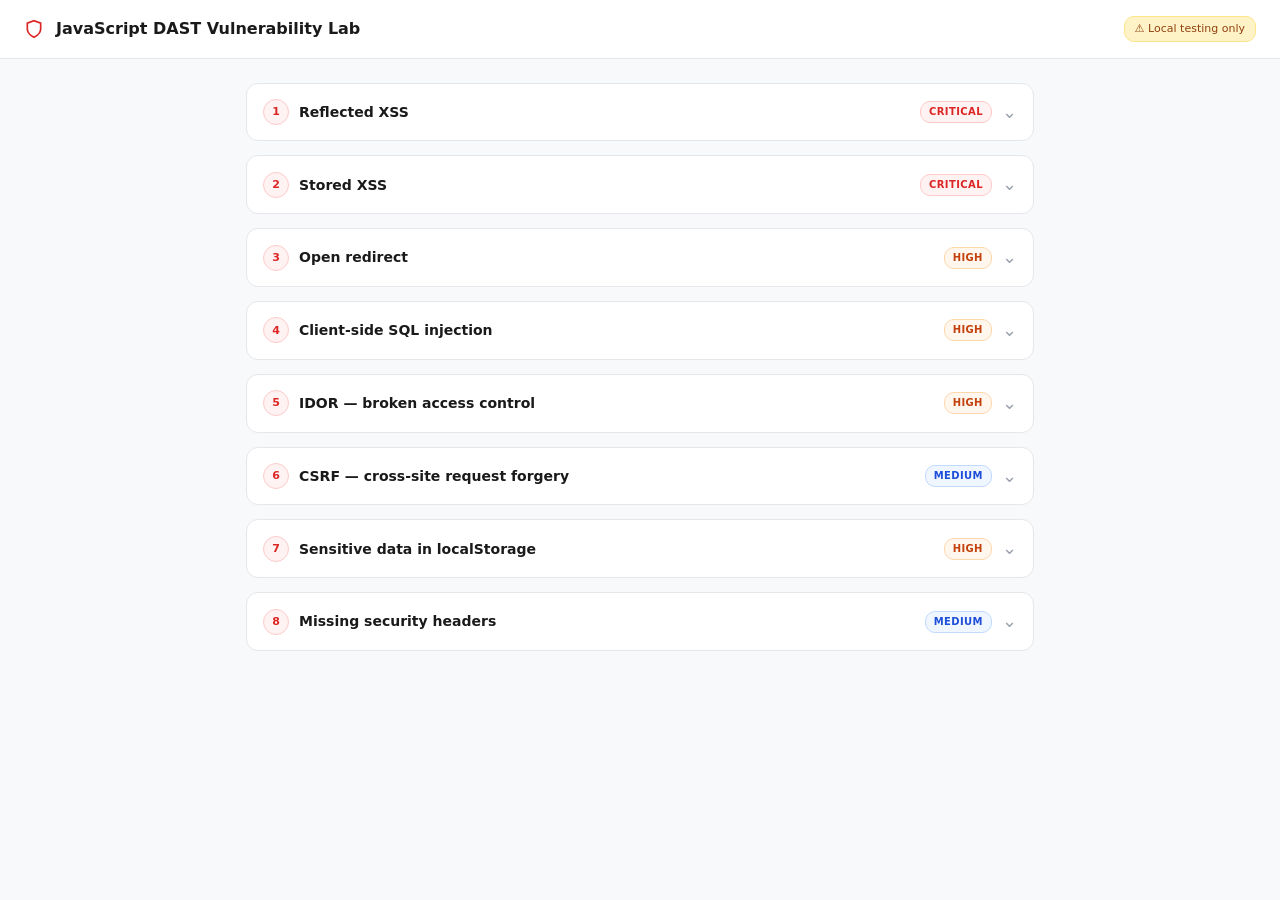
==== index.html @ 15a3def7 "Add DAST vulnerability lab" ====
<!DOCTYPE html>
<html lang="en">
<head>
<meta charset="UTF-8">
<meta name="viewport" content="width=device-width, initial-scale=1.0">
<title>JavaScript DAST Vulnerability Lab</title>
<style>
*{box-sizing:border-box;margin:0;padding:0}
body{font-family:'Segoe UI',system-ui,sans-serif;font-size:14px;line-height:1.6;background:#f8f9fa;color:#1a1a1a}
.topbar{background:#fff;border-bottom:1px solid #e5e7eb;padding:16px 24px;display:flex;align-items:center;gap:12px;position:sticky;top:0;z-index:10}
.topbar h1{font-size:16px;font-weight:600;flex:1}
.warn-pill{font-size:11px;padding:3px 10px;border-radius:10px;background:#fef3c7;color:#92400e;border:1px solid #fde68a}
.container{max-width:820px;margin:24px auto;padding:0 16px}
.vuln-card{background:#fff;border:1px solid #e5e7eb;border-radius:12px;margin-bottom:14px;overflow:hidden}
.vuln-head{display:flex;align-items:center;gap:10px;padding:14px 16px;cursor:pointer;user-select:none}
.vuln-head:hover{background:#f9fafb}
.vnum{width:26px;height:26px;border-radius:50%;background:#fef2f2;color:#dc2626;border:1px solid #fecaca;display:flex;align-items:center;justify-content:center;font-size:11px;font-weight:700;flex-shrink:0}
.vtitle{font-size:14px;font-weight:600;flex:1}
.vsev{font-size:10px;padding:2px 8px;border-radius:10px;font-weight:700;letter-spacing:.04em}
.sev-c{background:#fef2f2;color:#dc2626;border:1px solid #fecaca}
.sev-h{background:#fff7ed;color:#c2410c;border:1px solid #fed7aa}
.sev-m{background:#eff6ff;color:#1d4ed8;border:1px solid #bfdbfe}
.chevron{font-size:18px;color:#9ca3af;transition:transform .2s;display:inline-block}
.chevron.open{transform:rotate(180deg)}
.vuln-body{padding:0 16px 16px;display:none}
.vuln-body.open{display:block}
.vdesc{font-size:13px;color:#6b7280;margin-bottom:14px;line-height:1.7}
.tabs{display:flex;gap:6px;margin-bottom:12px}
.tab{font-size:12px;padding:5px 14px;border-radius:6px;cursor:pointer;border:1px solid #d1d5db;background:#fff;color:#374151;font-weight:500}
.tab:hover{background:#f3f4f6}
.tab.active{background:#fef2f2;color:#dc2626;border-color:#fecaca}
.demo-area{background:#f9fafb;border:1px solid #e5e7eb;border-radius:8px;padding:14px}
.demo-area label{display:block;font-size:11px;color:#6b7280;margin-bottom:5px;font-weight:600;text-transform:uppercase;letter-spacing:.05em}
.demo-area input,.demo-area textarea{width:100%;padding:8px 10px;border:1px solid #d1d5db;border-radius:6px;font-size:13px;background:#fff;margin-bottom:8px;font-family:monospace;outline:none}
.demo-area input:focus,.demo-area textarea:focus{border-color:#6366f1}
.demo-area textarea{min-height:60px;resize:vertical}
.demo-area button{padding:6px 14px;border-radius:6px;border:1px solid #d1d5db;background:#fff;cursor:pointer;font-size:12px;font-weight:600;margin-right:6px}
.demo-area button:hover{background:#f3f4f6}
.demo-area button.danger{background:#dc2626;color:#fff;border-color:#dc2626}
.demo-area button.danger:hover{background:#b91c1c}
.hint{font-size:11px;color:#9ca3af;margin-top:8px}
.hint code{font-family:monospace;font-size:11px;background:#f3f4f6;padding:1px 5px;border-radius:4px;color:#dc2626}
.output{font-family:monospace;font-size:12px;background:#111827;color:#a5f3fc;border:1px solid #374151;border-radius:6px;padding:10px;margin-top:10px;min-height:38px;white-space:pre-wrap;word-break:break-all}
.rem{background:#f0fdf4;border:1px solid #bbf7d0;border-radius:8px;padding:16px}
.rem-head{font-size:11px;font-weight:700;color:#15803d;text-transform:uppercase;letter-spacing:.06em;margin-bottom:10px}
.rem h4{font-size:13px;font-weight:600;color:#166534;margin-bottom:8px}
.rem p,.rem li{font-size:12px;color:#374151;line-height:1.7;margin-bottom:4px}
.rem ul{padding-left:16px;margin-bottom:8px}
.rem pre{background:#111827;color:#86efac;border:1px solid #166534;border-radius:6px;padding:12px;font-family:monospace;font-size:11px;overflow-x:auto;margin:8px 0;white-space:pre}
.comment-item{background:#fff;border:1px solid #e5e7eb;border-radius:6px;padding:8px 10px;margin:4px 0;font-size:12px}
</style>
</head>
<body>

<div class="topbar">
  <svg width="20" height="20" viewBox="0 0 24 24" fill="none" stroke="#dc2626" stroke-width="2"><path d="M12 22s8-4 8-10V5l-8-3-8 3v7c0 6 8 10 8 10z"/></svg>
  <h1>JavaScript DAST Vulnerability Lab</h1>
  <span class="warn-pill">⚠ Local testing only</span>
</div>

<div class="container" id="vulns"></div>

<script>
const USERS=[
  {id:1,username:'admin',email:'admin@corp.internal',role:'admin',password:'hunter2',balance:50000},
  {id:2,username:'bob',email:'bob@example.com',role:'user',password:'password1',balance:1200},
  {id:3,username:'alice',email:'alice@example.com',role:'user',password:'qwerty',balance:4800},
  {id:4,username:'carlos',email:'carlos@example.com',role:'user',password:'letmein',balance:300},
];
const SESSION_ID=3;
let comments=JSON.parse(localStorage.getItem('dast_comments')||'[]');

const VULNS=[
{id:1,title:'Reflected XSS',sev:'CRITICAL',sevc:'sev-c',
desc:"The search term is written directly into the DOM via innerHTML with no encoding. An attacker shares a crafted link — the victim's browser executes the payload in the app's origin, exposing cookies and local storage.",
demoHtml:`<label>Search query</label><input id="xss-r-in" type="text" placeholder="Try: &lt;img src=x onerror=alert('XSS!')&gt;"><button class="danger" onclick="runXSSR()">Search</button><div class="hint">Payload: <code>&lt;img src=x onerror=alert(document.cookie)&gt;</code></div><div class="output" id="xss-r-out">Results appear here…</div>`,
fix:`// VULNERABLE
document.getElementById('out').innerHTML = 'Results for: ' + userInput;

// FIXED — textContent never parses HTML
document.getElementById('out').textContent = 'Results for: ' + userInput;

// FIXED — when rich HTML is needed, sanitize first
import DOMPurify from 'dompurify';
el.innerHTML = DOMPurify.sanitize(userInput);`,
tips:['Set a strict Content-Security-Policy header as a second layer of defence.','Never build HTML by string concatenation — use DOM APIs or a framework with auto-escaping.','Encode all URL query parameters before reflecting them into the page.']
},
{id:2,title:'Stored XSS',sev:'CRITICAL',sevc:'sev-c',
desc:'Comments are persisted in localStorage and re-rendered with innerHTML on every page load. A script payload stored once runs for every user who visits — classic stored XSS applicable to any persistent store.',
demoHtml:`<label>Post a comment</label><textarea id="xss-s-in" placeholder="Try: &lt;img src=x onerror=alert('Stored XSS!')&gt;"></textarea><button class="danger" onclick="postComment()">Post</button><button onclick="clearComments()" style="margin-left:4px">Clear all</button><div id="comment-list" style="margin-top:8px"></div>`,
fix:`// VULNERABLE
commentList.innerHTML += \`<div>\${text}</div>\`;

// FIXED — create nodes, never inject raw markup
function renderComment(text) {
  const div = document.createElement('div');
  div.textContent = text;  // treated as text, never parsed as HTML
  commentList.appendChild(div);
}

// Sanitize before storing if HTML is genuinely needed
import DOMPurify from 'dompurify';
comments.push(DOMPurify.sanitize(input));`,
tips:['Sanitize on write AND on render — defense in depth.','Validate length and character set server-side.','CSP blocks inline script even if a payload slips through.']
},
{id:3,title:'Open redirect',sev:'HIGH',sevc:'sev-h',
desc:"After login the app navigates to a user-controlled ?next= parameter with no validation. Attackers craft links like /login?next=https://evil.com — the trusted domain in the original URL lowers the victim's guard.",
demoHtml:`<label>Redirect destination (?next= parameter)</label><input id="redir-in" type="text" value="https://evil-phish.example.com"><button class="danger" onclick="runRedirect()">Simulate login redirect</button><div class="hint">Real exploit: <code>https://yourapp.com/login?next=https://evil.com</code></div><div class="output" id="redir-out">—</div>`,
fix:`// VULNERABLE
location.href = new URLSearchParams(location.search).get('next');

// FIXED — same-origin relative paths only
function safeRedirect(next) {
  if (!next || !next.startsWith('/') || next.startsWith('//')) {
    next = '/dashboard';
  }
  location.href = next;
}

// FIXED — allowlist of trusted origins
const ALLOWED = new Set(['https://app.example.com']);
function safeRedirect(next) {
  try {
    const url = new URL(next, location.origin);
    if (!ALLOWED.has(url.origin)) throw new Error();
    location.href = url.href;
  } catch { location.href = '/dashboard'; }
}`,
tips:['Prefer relative paths over absolute URLs for post-login redirects.','Log and alert on blocked redirect attempts — a signal of active phishing.','Validate after each HTTP redirect hop, not just the initial value.']
},
{id:4,title:'Client-side SQL injection',sev:'HIGH',sevc:'sev-h',
desc:'User input is concatenated into a SQL string before being sent to the server or evaluated against a local DB (WebSQL, SQLite/WASM). Same root cause as server-side SQLi — string interpolation into a query.',
demoHtml:`<label>Username to look up</label><input id="sqli-in" type="text" value="alice" placeholder="Try: ' OR '1'='1"><button class="danger" onclick="runSQLi()">Query</button><div class="hint">Payload: <code>' OR '1'='1</code> dumps all rows</div><div class="output" id="sqli-out">—</div>`,
fix:`// VULNERABLE
const q = \`SELECT * FROM users WHERE username = '\${input}'\`;
db.exec(q);

// FIXED — parameterized query (sql.js / better-sqlite3)
const stmt = db.prepare('SELECT * FROM users WHERE username = ?');
const rows = stmt.all(input);

// For REST APIs — pass raw value; let the server parameterize
fetch(\`/api/users?username=\${encodeURIComponent(input)}\`);
// Server: db.query('SELECT * FROM users WHERE username = $1', [req.query.username])`,
tips:['Never expose raw query interfaces to client-side code.','Use an ORM (Prisma, Drizzle) that parameterizes by default.','Validate and allowlist input format before it reaches any query builder.']
},
{id:5,title:'IDOR — broken access control',sev:'HIGH',sevc:'sev-h',
desc:"The API returns any user's full record given their numeric ID — no check that the session matches the requested resource. Incrementing the ID enumerates all accounts including admin.",
demoHtml:`<label>Fetch user by ID (you are logged in as user #3)</label><input id="idor-in" type="number" value="3" min="1" max="4"><button class="danger" onclick="runIDOR()">Fetch profile</button><div class="hint">Change to <code>1</code> to read the admin account</div><div class="output" id="idor-out">—</div>`,
fix:`// VULNERABLE — any ID accepted, no auth check
fetch(\`/api/users/\${userId}\`);

// FIXED — server enforces ownership (Node/Express)
app.get('/api/users/:id', authenticate, (req, res) => {
  const id = Number(req.params.id);
  if (id !== req.session.userId && !req.session.isAdmin) {
    return res.status(403).json({ error: 'Forbidden' });
  }
  const { password, ...safe } = db.users.find(u => u.id === id);
  res.json(safe);  // password field never returned
});`,
tips:['Derive ownership from the authenticated session server-side — never trust a client-supplied ID alone.','Use opaque UUIDs instead of sequential integers to prevent enumeration.','Never return password hashes or internal fields in API responses.']
},
{id:6,title:'CSRF — cross-site request forgery',sev:'MEDIUM',sevc:'sev-m',
desc:"The transfer endpoint accepts POST requests authenticated only by cookie. An attacker's page triggers the same POST silently — the browser attaches the victim's session cookie automatically.",
demoHtml:`<label>Transfer amount</label><input id="csrf-amt" type="number" value="500"><label style="margin-top:8px;display:block">Destination account</label><input id="csrf-dest" type="text" value="ATTACKER-9999"><button class="danger" onclick="runCSRF()">Transfer (no CSRF token)</button><div class="hint">A cross-origin form can trigger this silently while you are logged in</div><div class="output" id="csrf-out">—</div>`,
fix:`// FIXED — include a CSRF token on every mutating request
const token = document.querySelector('meta[name="csrf-token"]').content;
fetch('/api/transfer', {
  method: 'POST',
  headers: {
    'Content-Type': 'application/json',
    'X-CSRF-Token': token  // server validates this
  },
  body: JSON.stringify({ amount, dest })
});

// Server sets cookie with SameSite to block cross-origin POSTs
res.cookie('session', val, {
  httpOnly: true,
  secure: true,
  sameSite: 'strict'
});`,
tips:['SameSite=Strict alone is a strong mitigation on modern browsers — pair it with CSRF tokens for defense in depth.','Verify the Origin/Referer header server-side for sensitive endpoints.','Require re-authentication for high-value actions like payments or password changes.']
},
{id:7,title:'Sensitive data in localStorage',sev:'HIGH',sevc:'sev-h',
desc:'Auth tokens and PII stored in localStorage are accessible to any JavaScript on the same origin — including XSS payloads. A single successful injection exfiltrates all stored secrets instantly.',
demoHtml:`<button class="danger" onclick="storeSecrets()">Store token + PII in localStorage</button><button onclick="readSecrets()" style="margin-left:4px">Read back</button><button onclick="clearSecrets()" style="margin-left:4px">Clear</button><div class="hint">Open DevTools → Application → Local Storage to inspect</div><div class="output" id="storage-out">—</div>`,
fix:`// VULNERABLE
localStorage.setItem('auth_token', jwt);
const t = localStorage.getItem('auth_token');
fetch('/api', { headers: { Authorization: \`Bearer \${t}\` } });

// FIXED — HttpOnly cookie: JS can never read the token
// Server:
res.cookie('auth', jwt, { httpOnly: true, secure: true, sameSite: 'strict' });
// Client:
fetch('/api', { credentials: 'include' }); // cookie sent automatically

// If token must stay client-side (PKCE flows):
// keep it in a JS variable / React state — never localStorage`,
tips:['Treat anything in localStorage as readable by an attacker who achieves XSS.','Never store passwords, credit cards, or SSNs in any browser storage.','Consider the BFF (Backend for Frontend) pattern: a server proxy holds the token in an HttpOnly cookie.']
},
{id:8,title:'Missing security headers',sev:'MEDIUM',sevc:'sev-m',
desc:'This page is served without CSP, X-Frame-Options, X-Content-Type-Options, or HSTS. DAST scanners flag their absence because each missing header widens the attack surface for XSS, clickjacking, and MIME-sniffing.',
demoHtml:`<button class="danger" onclick="checkHeaders()">Scan response headers (simulated)</button><div class="output" id="headers-out">—</div>`,
fix:`// Node/Express — use helmet (wraps all of these)
import helmet from 'helmet';
app.use(helmet());

// Or set manually:
app.use((req, res, next) => {
  res.setHeader('Content-Security-Policy',
    "default-src 'self'; script-src 'self'");
  res.setHeader('X-Frame-Options', 'DENY');
  res.setHeader('X-Content-Type-Options', 'nosniff');
  res.setHeader('Referrer-Policy', 'no-referrer');
  res.setHeader('Permissions-Policy', 'camera=(), microphone=()');
  res.setHeader('Strict-Transport-Security',
    'max-age=31536000; includeSubDomains');
  next();
});`,
tips:['Use https://securityheaders.com to audit your live site.','Start with CSP in report-only mode, then enforce once you have reviewed the reports.','Nginx: use add_header directives in the server{} block with the "always" flag.']
}
];

function esc(s){return String(s).replace(/&/g,'&amp;').replace(/</g,'&lt;').replace(/>/g,'&gt;')}

function buildLab(){
  const c=document.getElementById('vulns');
  VULNS.forEach(v=>{
    const d=document.createElement('div');
    d.className='vuln-card';
    d.innerHTML=`<div class="vuln-head" onclick="toggle(${v.id})">
  <div class="vnum">${v.id}</div>
  <div class="vtitle">${v.title}</div>
  <span class="vsev ${v.sevc}">${v.sev}</span>
  <span class="chevron" id="chev-${v.id}">&#8964;</span>
</div>
<div class="vuln-body" id="body-${v.id}">
  <p class="vdesc">${v.desc}</p>
  <div class="tabs">
    <button class="tab active" onclick="showTab(${v.id},'demo',this)">Live demo</button>
    <button class="tab" onclick="showTab(${v.id},'fix',this)">Remediation</button>
  </div>
  <div id="demo-${v.id}" class="demo-area">${v.demoHtml}</div>
  <div id="fix-${v.id}" class="rem" style="display:none">
    <div class="rem-head">✅ Remediation</div>
    <h4>Secure code</h4>
    <pre>${esc(v.fix)}</pre>
    <ul>${v.tips.map(t=>`<li>${t}</li>`).join('')}</ul>
  </div>
</div>`;
    c.appendChild(d);
  });
  renderComments();
}

function toggle(id){
  const b=document.getElementById('body-'+id);
  const ch=document.getElementById('chev-'+id);
  const open=b.classList.toggle('open');
  ch.classList.toggle('open',open);
}
function showTab(id,tab,btn){
  document.getElementById('demo-'+id).style.display=tab==='demo'?'':'none';
  document.getElementById('fix-'+id).style.display=tab==='fix'?'':'none';
  btn.closest('.tabs').querySelectorAll('.tab').forEach(b=>b.classList.remove('active'));
  btn.classList.add('active');
}
function runXSSR(){const q=document.getElementById('xss-r-in').value;document.getElementById('xss-r-out').innerHTML='Results for: <b>'+q+'</b>';}
function postComment(){const t=document.getElementById('xss-s-in').value.trim();if(!t)return;comments.push(t);localStorage.setItem('dast_comments',JSON.stringify(comments));document.getElementById('xss-s-in').value='';renderComments();}
function renderComments(){const l=document.getElementById('comment-list');if(!l)return;l.innerHTML='';if(!comments.length){l.innerHTML='<div style="font-size:12px;color:#9ca3af;margin-top:6px">No comments yet.</div>';return;}comments.forEach(c=>{l.innerHTML+=`<div class="comment-item">${c}</div>`;});}
function clearComments(){comments=[];localStorage.removeItem('dast_comments');renderComments();}
function runRedirect(){const d=document.getElementById('redir-in').value;document.getElementById('redir-out').textContent='[Simulated] window.location.href = "'+d+'"\nIn a real browser this navigates to the attacker-controlled URL.';}
function runSQLi(){const i=document.getElementById('sqli-in').value;const q=`SELECT * FROM users WHERE username = '${i}'`;let o='Query sent:\n  '+q+'\n\n';let rows;if(/'\s*OR\s*'?1'?\s*=\s*'?1|OR\s+1=1/i.test(i)){rows=USERS;o+='[SQLi bypass] All '+USERS.length+' rows returned:\n';}else if(/drop|delete|truncate/i.test(i)){document.getElementById('sqli-out').textContent=o+'[Destructive payload detected]';return;}else{rows=USERS.filter(u=>u.username===i);if(!rows.length){document.getElementById('sqli-out').textContent=o+'No rows found.';return;}}rows.forEach(u=>{o+=JSON.stringify({id:u.id,username:u.username,email:u.email,password:u.password,balance:u.balance})+'\n';});document.getElementById('sqli-out').textContent=o;}
function runIDOR(){const id=parseInt(document.getElementById('idor-in').value);const u=USERS.find(x=>x.id===id);const o=document.getElementById('idor-out');if(!u){o.textContent='User not found.';return;}o.textContent=(id!==SESSION_ID?'[Accessing another user — no auth check!]\n':'[Your own profile]\n')+JSON.stringify({id:u.id,username:u.username,email:u.email,role:u.role,password:u.password,balance:u.balance},null,2);}
function runCSRF(){const a=document.getElementById('csrf-amt').value;const d=document.getElementById('csrf-dest').value;document.getElementById('csrf-out').textContent='POST /api/transfer  (no X-CSRF-Token header)\n'+JSON.stringify({amount:a,destination:d},null,2)+'\n\n[200 OK] Transfer accepted — a cross-site form could do this silently.';}
function storeSecrets(){localStorage.setItem('auth_token','eyJhbGciOiJIUzI1NiJ9.eyJ1c2VySWQiOjN9.fakeSignature');localStorage.setItem('user_pii',JSON.stringify({name:'Alice Smith',ssn:'555-01-2345',dob:'1990-06-15'}));localStorage.setItem('credit_card','4111-1111-1111-1111');readSecrets();}
function readSecrets(){const keys=['auth_token','user_pii','credit_card'];const found=keys.filter(k=>localStorage.getItem(k));const o=document.getElementById('storage-out');if(!found.length){o.textContent='Nothing stored yet.';return;}o.textContent='localStorage (readable by any JS on this origin):\n\n'+found.map(k=>k+':\n  '+localStorage.getItem(k)).join('\n\n');}
function clearSecrets(){['auth_token','user_pii','credit_card'].forEach(k=>localStorage.removeItem(k));document.getElementById('storage-out').textContent='Cleared.';}
function checkHeaders(){const m=['Content-Security-Policy','X-Frame-Options','X-Content-Type-Options','Strict-Transport-Security','Referrer-Policy','Permissions-Policy'];const p=['Content-Type: text/html; charset=UTF-8','Cache-Control: no-store'];document.getElementById('headers-out').textContent='PRESENT:\n'+p.map(h=>'  '+h).join('\n')+'\n\nMISSING (DAST will flag these):\n'+m.map(h=>'  ✗ '+h).join('\n');}

buildLab();
</script>
</body>
</html>
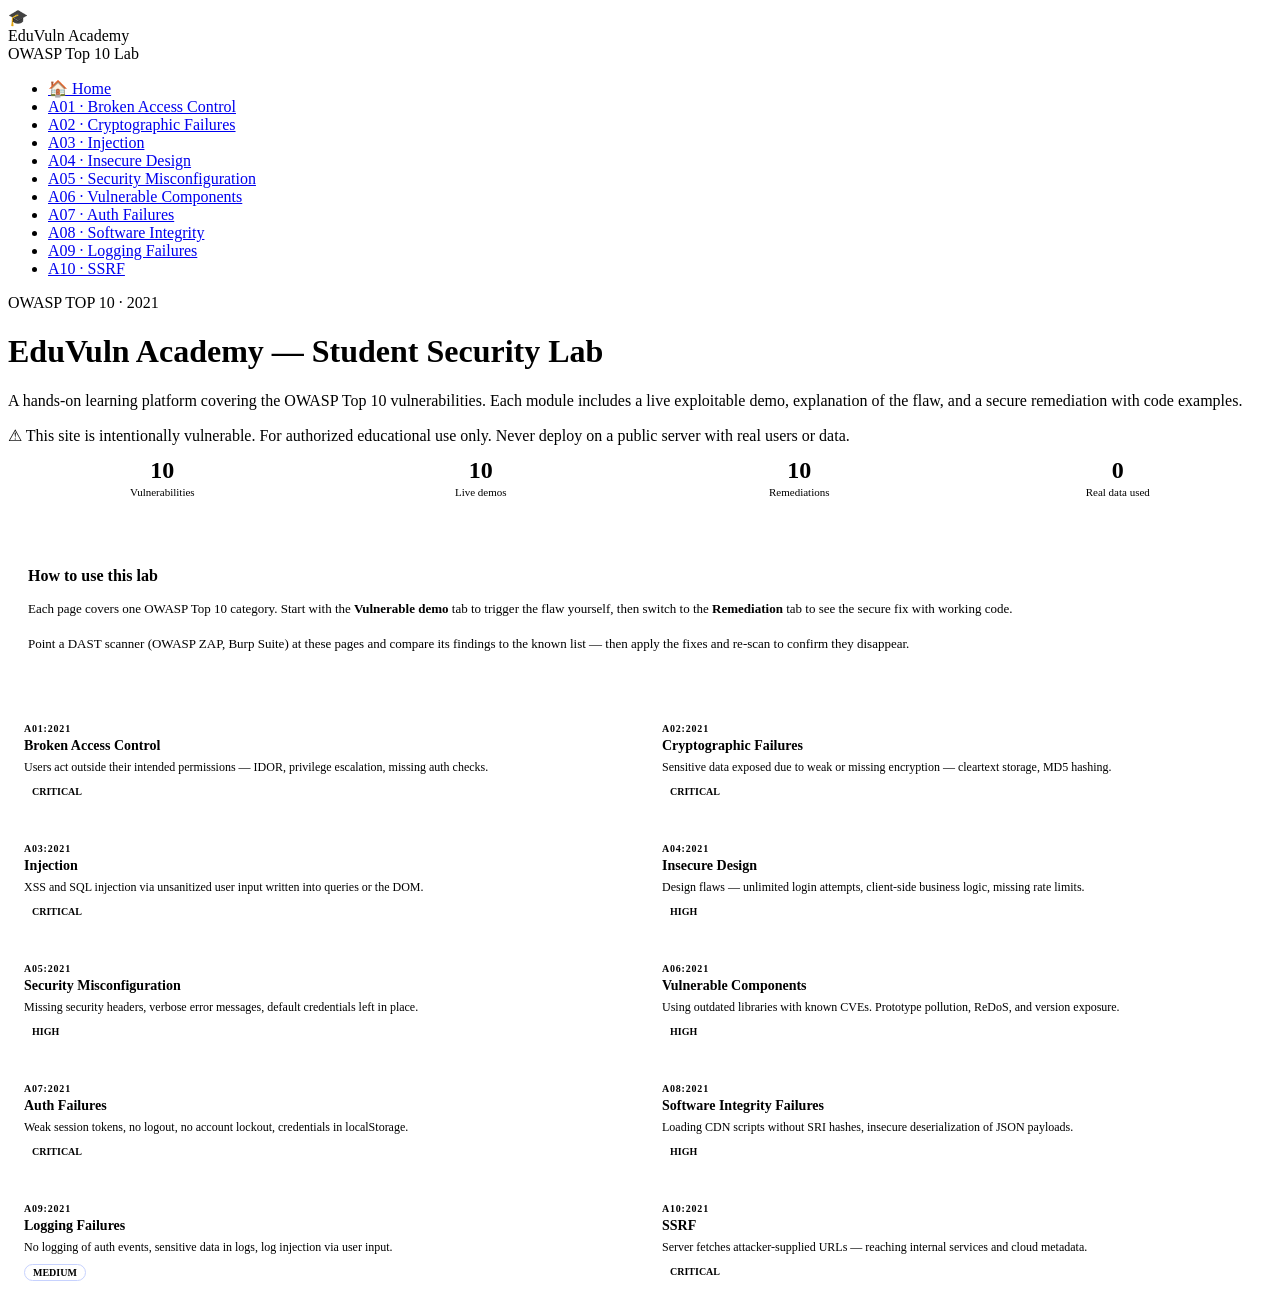
==== commit 5b519b88: "Update index.html" ====
--- a/index.html
+++ b/index.html
@@ -1,287 +1,68 @@
-<!DOCTYPE html>
-<html lang="en">
-<head>
-<meta charset="UTF-8">
-<meta name="viewport" content="width=device-width, initial-scale=1.0">
-<title>JavaScript DAST Vulnerability Lab</title>
+<!DOCTYPE html><html lang="en"><head><meta charset="UTF-8"><title>EduVuln Academy — OWASP Top 10 Lab</title>
+<link rel="stylesheet" href="shared.css">
 <style>
-*{box-sizing:border-box;margin:0;padding:0}
-body{font-family:'Segoe UI',system-ui,sans-serif;font-size:14px;line-height:1.6;background:#f8f9fa;color:#1a1a1a}
-.topbar{background:#fff;border-bottom:1px solid #e5e7eb;padding:16px 24px;display:flex;align-items:center;gap:12px;position:sticky;top:0;z-index:10}
-.topbar h1{font-size:16px;font-weight:600;flex:1}
-.warn-pill{font-size:11px;padding:3px 10px;border-radius:10px;background:#fef3c7;color:#92400e;border:1px solid #fde68a}
-.container{max-width:820px;margin:24px auto;padding:0 16px}
-.vuln-card{background:#fff;border:1px solid #e5e7eb;border-radius:12px;margin-bottom:14px;overflow:hidden}
-.vuln-head{display:flex;align-items:center;gap:10px;padding:14px 16px;cursor:pointer;user-select:none}
-.vuln-head:hover{background:#f9fafb}
-.vnum{width:26px;height:26px;border-radius:50%;background:#fef2f2;color:#dc2626;border:1px solid #fecaca;display:flex;align-items:center;justify-content:center;font-size:11px;font-weight:700;flex-shrink:0}
-.vtitle{font-size:14px;font-weight:600;flex:1}
-.vsev{font-size:10px;padding:2px 8px;border-radius:10px;font-weight:700;letter-spacing:.04em}
-.sev-c{background:#fef2f2;color:#dc2626;border:1px solid #fecaca}
-.sev-h{background:#fff7ed;color:#c2410c;border:1px solid #fed7aa}
-.sev-m{background:#eff6ff;color:#1d4ed8;border:1px solid #bfdbfe}
-.chevron{font-size:18px;color:#9ca3af;transition:transform .2s;display:inline-block}
-.chevron.open{transform:rotate(180deg)}
-.vuln-body{padding:0 16px 16px;display:none}
-.vuln-body.open{display:block}
-.vdesc{font-size:13px;color:#6b7280;margin-bottom:14px;line-height:1.7}
-.tabs{display:flex;gap:6px;margin-bottom:12px}
-.tab{font-size:12px;padding:5px 14px;border-radius:6px;cursor:pointer;border:1px solid #d1d5db;background:#fff;color:#374151;font-weight:500}
-.tab:hover{background:#f3f4f6}
-.tab.active{background:#fef2f2;color:#dc2626;border-color:#fecaca}
-.demo-area{background:#f9fafb;border:1px solid #e5e7eb;border-radius:8px;padding:14px}
-.demo-area label{display:block;font-size:11px;color:#6b7280;margin-bottom:5px;font-weight:600;text-transform:uppercase;letter-spacing:.05em}
-.demo-area input,.demo-area textarea{width:100%;padding:8px 10px;border:1px solid #d1d5db;border-radius:6px;font-size:13px;background:#fff;margin-bottom:8px;font-family:monospace;outline:none}
-.demo-area input:focus,.demo-area textarea:focus{border-color:#6366f1}
-.demo-area textarea{min-height:60px;resize:vertical}
-.demo-area button{padding:6px 14px;border-radius:6px;border:1px solid #d1d5db;background:#fff;cursor:pointer;font-size:12px;font-weight:600;margin-right:6px}
-.demo-area button:hover{background:#f3f4f6}
-.demo-area button.danger{background:#dc2626;color:#fff;border-color:#dc2626}
-.demo-area button.danger:hover{background:#b91c1c}
-.hint{font-size:11px;color:#9ca3af;margin-top:8px}
-.hint code{font-family:monospace;font-size:11px;background:#f3f4f6;padding:1px 5px;border-radius:4px;color:#dc2626}
-.output{font-family:monospace;font-size:12px;background:#111827;color:#a5f3fc;border:1px solid #374151;border-radius:6px;padding:10px;margin-top:10px;min-height:38px;white-space:pre-wrap;word-break:break-all}
-.rem{background:#f0fdf4;border:1px solid #bbf7d0;border-radius:8px;padding:16px}
-.rem-head{font-size:11px;font-weight:700;color:#15803d;text-transform:uppercase;letter-spacing:.06em;margin-bottom:10px}
-.rem h4{font-size:13px;font-weight:600;color:#166534;margin-bottom:8px}
-.rem p,.rem li{font-size:12px;color:#374151;line-height:1.7;margin-bottom:4px}
-.rem ul{padding-left:16px;margin-bottom:8px}
-.rem pre{background:#111827;color:#86efac;border:1px solid #166534;border-radius:6px;padding:12px;font-family:monospace;font-size:11px;overflow-x:auto;margin:8px 0;white-space:pre}
-.comment-item{background:#fff;border:1px solid #e5e7eb;border-radius:6px;padding:8px 10px;margin:4px 0;font-size:12px}
-</style>
-</head>
-<body>
-
-<div class="topbar">
-  <svg width="20" height="20" viewBox="0 0 24 24" fill="none" stroke="#dc2626" stroke-width="2"><path d="M12 22s8-4 8-10V5l-8-3-8 3v7c0 6 8 10 8 10z"/></svg>
-  <h1>JavaScript DAST Vulnerability Lab</h1>
-  <span class="warn-pill">⚠ Local testing only</span>
-</div>
-
-<div class="container" id="vulns"></div>
-
-<script>
-const USERS=[
-  {id:1,username:'admin',email:'admin@corp.internal',role:'admin',password:'hunter2',balance:50000},
-  {id:2,username:'bob',email:'bob@example.com',role:'user',password:'password1',balance:1200},
-  {id:3,username:'alice',email:'alice@example.com',role:'user',password:'qwerty',balance:4800},
-  {id:4,username:'carlos',email:'carlos@example.com',role:'user',password:'letmein',balance:300},
-];
-const SESSION_ID=3;
-let comments=JSON.parse(localStorage.getItem('dast_comments')||'[]');
-
-const VULNS=[
-{id:1,title:'Reflected XSS',sev:'CRITICAL',sevc:'sev-c',
-desc:"The search term is written directly into the DOM via innerHTML with no encoding. An attacker shares a crafted link — the victim's browser executes the payload in the app's origin, exposing cookies and local storage.",
-demoHtml:`<label>Search query</label><input id="xss-r-in" type="text" placeholder="Try: &lt;img src=x onerror=alert('XSS!')&gt;"><button class="danger" onclick="runXSSR()">Search</button><div class="hint">Payload: <code>&lt;img src=x onerror=alert(document.cookie)&gt;</code></div><div class="output" id="xss-r-out">Results appear here…</div>`,
-fix:`// VULNERABLE
-document.getElementById('out').innerHTML = 'Results for: ' + userInput;
-
-// FIXED — textContent never parses HTML
-document.getElementById('out').textContent = 'Results for: ' + userInput;
-
-// FIXED — when rich HTML is needed, sanitize first
-import DOMPurify from 'dompurify';
-el.innerHTML = DOMPurify.sanitize(userInput);`,
-tips:['Set a strict Content-Security-Policy header as a second layer of defence.','Never build HTML by string concatenation — use DOM APIs or a framework with auto-escaping.','Encode all URL query parameters before reflecting them into the page.']
-},
-{id:2,title:'Stored XSS',sev:'CRITICAL',sevc:'sev-c',
-desc:'Comments are persisted in localStorage and re-rendered with innerHTML on every page load. A script payload stored once runs for every user who visits — classic stored XSS applicable to any persistent store.',
-demoHtml:`<label>Post a comment</label><textarea id="xss-s-in" placeholder="Try: &lt;img src=x onerror=alert('Stored XSS!')&gt;"></textarea><button class="danger" onclick="postComment()">Post</button><button onclick="clearComments()" style="margin-left:4px">Clear all</button><div id="comment-list" style="margin-top:8px"></div>`,
-fix:`// VULNERABLE
-commentList.innerHTML += \`<div>\${text}</div>\`;
-
-// FIXED — create nodes, never inject raw markup
-function renderComment(text) {
-  const div = document.createElement('div');
-  div.textContent = text;  // treated as text, never parsed as HTML
-  commentList.appendChild(div);
-}
-
-// Sanitize before storing if HTML is genuinely needed
-import DOMPurify from 'dompurify';
-comments.push(DOMPurify.sanitize(input));`,
-tips:['Sanitize on write AND on render — defense in depth.','Validate length and character set server-side.','CSP blocks inline script even if a payload slips through.']
-},
-{id:3,title:'Open redirect',sev:'HIGH',sevc:'sev-h',
-desc:"After login the app navigates to a user-controlled ?next= parameter with no validation. Attackers craft links like /login?next=https://evil.com — the trusted domain in the original URL lowers the victim's guard.",
-demoHtml:`<label>Redirect destination (?next= parameter)</label><input id="redir-in" type="text" value="https://evil-phish.example.com"><button class="danger" onclick="runRedirect()">Simulate login redirect</button><div class="hint">Real exploit: <code>https://yourapp.com/login?next=https://evil.com</code></div><div class="output" id="redir-out">—</div>`,
-fix:`// VULNERABLE
-location.href = new URLSearchParams(location.search).get('next');
-
-// FIXED — same-origin relative paths only
-function safeRedirect(next) {
-  if (!next || !next.startsWith('/') || next.startsWith('//')) {
-    next = '/dashboard';
-  }
-  location.href = next;
-}
-
-// FIXED — allowlist of trusted origins
-const ALLOWED = new Set(['https://app.example.com']);
-function safeRedirect(next) {
-  try {
-    const url = new URL(next, location.origin);
-    if (!ALLOWED.has(url.origin)) throw new Error();
-    location.href = url.href;
-  } catch { location.href = '/dashboard'; }
-}`,
-tips:['Prefer relative paths over absolute URLs for post-login redirects.','Log and alert on blocked redirect attempts — a signal of active phishing.','Validate after each HTTP redirect hop, not just the initial value.']
-},
-{id:4,title:'Client-side SQL injection',sev:'HIGH',sevc:'sev-h',
-desc:'User input is concatenated into a SQL string before being sent to the server or evaluated against a local DB (WebSQL, SQLite/WASM). Same root cause as server-side SQLi — string interpolation into a query.',
-demoHtml:`<label>Username to look up</label><input id="sqli-in" type="text" value="alice" placeholder="Try: ' OR '1'='1"><button class="danger" onclick="runSQLi()">Query</button><div class="hint">Payload: <code>' OR '1'='1</code> dumps all rows</div><div class="output" id="sqli-out">—</div>`,
-fix:`// VULNERABLE
-const q = \`SELECT * FROM users WHERE username = '\${input}'\`;
-db.exec(q);
-
-// FIXED — parameterized query (sql.js / better-sqlite3)
-const stmt = db.prepare('SELECT * FROM users WHERE username = ?');
-const rows = stmt.all(input);
-
-// For REST APIs — pass raw value; let the server parameterize
-fetch(\`/api/users?username=\${encodeURIComponent(input)}\`);
-// Server: db.query('SELECT * FROM users WHERE username = $1', [req.query.username])`,
-tips:['Never expose raw query interfaces to client-side code.','Use an ORM (Prisma, Drizzle) that parameterizes by default.','Validate and allowlist input format before it reaches any query builder.']
-},
-{id:5,title:'IDOR — broken access control',sev:'HIGH',sevc:'sev-h',
-desc:"The API returns any user's full record given their numeric ID — no check that the session matches the requested resource. Incrementing the ID enumerates all accounts including admin.",
-demoHtml:`<label>Fetch user by ID (you are logged in as user #3)</label><input id="idor-in" type="number" value="3" min="1" max="4"><button class="danger" onclick="runIDOR()">Fetch profile</button><div class="hint">Change to <code>1</code> to read the admin account</div><div class="output" id="idor-out">—</div>`,
-fix:`// VULNERABLE — any ID accepted, no auth check
-fetch(\`/api/users/\${userId}\`);
-
-// FIXED — server enforces ownership (Node/Express)
-app.get('/api/users/:id', authenticate, (req, res) => {
-  const id = Number(req.params.id);
-  if (id !== req.session.userId && !req.session.isAdmin) {
-    return res.status(403).json({ error: 'Forbidden' });
-  }
-  const { password, ...safe } = db.users.find(u => u.id === id);
-  res.json(safe);  // password field never returned
-});`,
-tips:['Derive ownership from the authenticated session server-side — never trust a client-supplied ID alone.','Use opaque UUIDs instead of sequential integers to prevent enumeration.','Never return password hashes or internal fields in API responses.']
-},
-{id:6,title:'CSRF — cross-site request forgery',sev:'MEDIUM',sevc:'sev-m',
-desc:"The transfer endpoint accepts POST requests authenticated only by cookie. An attacker's page triggers the same POST silently — the browser attaches the victim's session cookie automatically.",
-demoHtml:`<label>Transfer amount</label><input id="csrf-amt" type="number" value="500"><label style="margin-top:8px;display:block">Destination account</label><input id="csrf-dest" type="text" value="ATTACKER-9999"><button class="danger" onclick="runCSRF()">Transfer (no CSRF token)</button><div class="hint">A cross-origin form can trigger this silently while you are logged in</div><div class="output" id="csrf-out">—</div>`,
-fix:`// FIXED — include a CSRF token on every mutating request
-const token = document.querySelector('meta[name="csrf-token"]').content;
-fetch('/api/transfer', {
-  method: 'POST',
-  headers: {
-    'Content-Type': 'application/json',
-    'X-CSRF-Token': token  // server validates this
-  },
-  body: JSON.stringify({ amount, dest })
-});
-
-// Server sets cookie with SameSite to block cross-origin POSTs
-res.cookie('session', val, {
-  httpOnly: true,
-  secure: true,
-  sameSite: 'strict'
-});`,
-tips:['SameSite=Strict alone is a strong mitigation on modern browsers — pair it with CSRF tokens for defense in depth.','Verify the Origin/Referer header server-side for sensitive endpoints.','Require re-authentication for high-value actions like payments or password changes.']
-},
-{id:7,title:'Sensitive data in localStorage',sev:'HIGH',sevc:'sev-h',
-desc:'Auth tokens and PII stored in localStorage are accessible to any JavaScript on the same origin — including XSS payloads. A single successful injection exfiltrates all stored secrets instantly.',
-demoHtml:`<button class="danger" onclick="storeSecrets()">Store token + PII in localStorage</button><button onclick="readSecrets()" style="margin-left:4px">Read back</button><button onclick="clearSecrets()" style="margin-left:4px">Clear</button><div class="hint">Open DevTools → Application → Local Storage to inspect</div><div class="output" id="storage-out">—</div>`,
-fix:`// VULNERABLE
-localStorage.setItem('auth_token', jwt);
-const t = localStorage.getItem('auth_token');
-fetch('/api', { headers: { Authorization: \`Bearer \${t}\` } });
-
-// FIXED — HttpOnly cookie: JS can never read the token
-// Server:
-res.cookie('auth', jwt, { httpOnly: true, secure: true, sameSite: 'strict' });
-// Client:
-fetch('/api', { credentials: 'include' }); // cookie sent automatically
-
-// If token must stay client-side (PKCE flows):
-// keep it in a JS variable / React state — never localStorage`,
-tips:['Treat anything in localStorage as readable by an attacker who achieves XSS.','Never store passwords, credit cards, or SSNs in any browser storage.','Consider the BFF (Backend for Frontend) pattern: a server proxy holds the token in an HttpOnly cookie.']
-},
-{id:8,title:'Missing security headers',sev:'MEDIUM',sevc:'sev-m',
-desc:'This page is served without CSP, X-Frame-Options, X-Content-Type-Options, or HSTS. DAST scanners flag their absence because each missing header widens the attack surface for XSS, clickjacking, and MIME-sniffing.',
-demoHtml:`<button class="danger" onclick="checkHeaders()">Scan response headers (simulated)</button><div class="output" id="headers-out">—</div>`,
-fix:`// Node/Express — use helmet (wraps all of these)
-import helmet from 'helmet';
-app.use(helmet());
-
-// Or set manually:
-app.use((req, res, next) => {
-  res.setHeader('Content-Security-Policy',
-    "default-src 'self'; script-src 'self'");
-  res.setHeader('X-Frame-Options', 'DENY');
-  res.setHeader('X-Content-Type-Options', 'nosniff');
-  res.setHeader('Referrer-Policy', 'no-referrer');
-  res.setHeader('Permissions-Policy', 'camera=(), microphone=()');
-  res.setHeader('Strict-Transport-Security',
-    'max-age=31536000; includeSubDomains');
-  next();
-});`,
-tips:['Use https://securityheaders.com to audit your live site.','Start with CSP in report-only mode, then enforce once you have reviewed the reports.','Nginx: use add_header directives in the server{} block with the "always" flag.']
-}
-];
-
-function esc(s){return String(s).replace(/&/g,'&amp;').replace(/</g,'&lt;').replace(/>/g,'&gt;')}
-
-function buildLab(){
-  const c=document.getElementById('vulns');
-  VULNS.forEach(v=>{
-    const d=document.createElement('div');
-    d.className='vuln-card';
-    d.innerHTML=`<div class="vuln-head" onclick="toggle(${v.id})">
-  <div class="vnum">${v.id}</div>
-  <div class="vtitle">${v.title}</div>
-  <span class="vsev ${v.sevc}">${v.sev}</span>
-  <span class="chevron" id="chev-${v.id}">&#8964;</span>
-</div>
-<div class="vuln-body" id="body-${v.id}">
-  <p class="vdesc">${v.desc}</p>
-  <div class="tabs">
-    <button class="tab active" onclick="showTab(${v.id},'demo',this)">Live demo</button>
-    <button class="tab" onclick="showTab(${v.id},'fix',this)">Remediation</button>
+.hero-grid{display:grid;grid-template-columns:repeat(2,1fr);gap:12px;margin-top:20px}
+.vuln-tile{background:var(--surface);border:1px solid var(--border);border-radius:var(--radius);padding:16px;text-decoration:none;color:var(--text);transition:.15s;display:block}
+.vuln-tile:hover{border-color:var(--accent-light);background:var(--accent-bg)}
+.tile-id{font-size:10px;font-weight:700;color:var(--accent);letter-spacing:.08em;margin-bottom:4px}
+.tile-name{font-size:14px;font-weight:700;margin-bottom:4px}
+.tile-desc{font-size:12px;color:var(--muted);line-height:1.5}
+.tile-sev{display:inline-block;margin-top:8px;font-size:10px;padding:2px 8px;border-radius:10px;font-weight:700}
+.sev-c{background:var(--danger-bg);color:var(--danger);border:1px solid var(--danger-border)}
+.sev-h{background:var(--warn-bg);color:var(--warn);border:1px solid var(--warn-border)}
+.sev-m{background:var(--accent-bg);color:var(--accent);border:1px solid #c7d2fe}
+.intro-box{background:var(--surface);border:1px solid var(--border);border-radius:var(--radius);padding:20px;margin-bottom:24px}
+.intro-box h2{font-size:16px;font-weight:700;margin-bottom:8px}
+.intro-box p{font-size:13px;color:var(--muted);line-height:1.7;margin-bottom:8px}
+.stats{display:grid;grid-template-columns:repeat(4,1fr);gap:10px;margin-bottom:24px}
+.stat{background:var(--surface);border:1px solid var(--border);border-radius:var(--radius);padding:12px;text-align:center}
+.stat-n{font-size:24px;font-weight:700;color:var(--accent)}
+.stat-l{font-size:11px;color:var(--muted);margin-top:2px}
+</style></head><body>
+<nav class="sidenav">
+  <div class="nav-logo"><span class="logo-icon">🎓</span><div><div class="logo-title">EduVuln Academy</div><div class="logo-sub">OWASP Top 10 Lab</div></div></div>
+  <ul>
+    <li><a href="index.html" class="active">🏠 Home</a></li>
+    <li><a href="a01-broken-access.html">A01 · Broken Access Control</a></li>
+    <li><a href="a02-crypto.html">A02 · Cryptographic Failures</a></li>
+    <li><a href="a03-injection.html">A03 · Injection</a></li>
+    <li><a href="a04-insecure-design.html">A04 · Insecure Design</a></li>
+    <li><a href="a05-security-misc.html">A05 · Security Misconfiguration</a></li>
+    <li><a href="a06-vuln-components.html">A06 · Vulnerable Components</a></li>
+    <li><a href="a07-auth-failures.html">A07 · Auth Failures</a></li>
+    <li><a href="a08-integrity.html">A08 · Software Integrity</a></li>
+    <li><a href="a09-logging.html">A09 · Logging Failures</a></li>
+    <li><a href="a10-ssrf.html">A10 · SSRF</a></li>
+  </ul>
+</nav>
+<main>
+  <div class="page-hero">
+    <div class="owasp-badge badge-info">OWASP TOP 10 · 2021</div>
+    <h1>EduVuln Academy — Student Security Lab</h1>
+    <p>A hands-on learning platform covering the OWASP Top 10 vulnerabilities. Each module includes a live exploitable demo, explanation of the flaw, and a secure remediation with code examples.</p>
   </div>
-  <div id="demo-${v.id}" class="demo-area">${v.demoHtml}</div>
-  <div id="fix-${v.id}" class="rem" style="display:none">
-    <div class="rem-head">✅ Remediation</div>
-    <h4>Secure code</h4>
-    <pre>${esc(v.fix)}</pre>
-    <ul>${v.tips.map(t=>`<li>${t}</li>`).join('')}</ul>
+  <div class="warn-banner">⚠ This site is intentionally vulnerable. For authorized educational use only. Never deploy on a public server with real users or data.</div>
+  <div class="stats">
+    <div class="stat"><div class="stat-n">10</div><div class="stat-l">Vulnerabilities</div></div>
+    <div class="stat"><div class="stat-n">10</div><div class="stat-l">Live demos</div></div>
+    <div class="stat"><div class="stat-n">10</div><div class="stat-l">Remediations</div></div>
+    <div class="stat"><div class="stat-n">0</div><div class="stat-l">Real data used</div></div>
   </div>
-</div>`;
-    c.appendChild(d);
-  });
-  renderComments();
-}
-
-function toggle(id){
-  const b=document.getElementById('body-'+id);
-  const ch=document.getElementById('chev-'+id);
-  const open=b.classList.toggle('open');
-  ch.classList.toggle('open',open);
-}
-function showTab(id,tab,btn){
-  document.getElementById('demo-'+id).style.display=tab==='demo'?'':'none';
-  document.getElementById('fix-'+id).style.display=tab==='fix'?'':'none';
-  btn.closest('.tabs').querySelectorAll('.tab').forEach(b=>b.classList.remove('active'));
-  btn.classList.add('active');
-}
-function runXSSR(){const q=document.getElementById('xss-r-in').value;document.getElementById('xss-r-out').innerHTML='Results for: <b>'+q+'</b>';}
-function postComment(){const t=document.getElementById('xss-s-in').value.trim();if(!t)return;comments.push(t);localStorage.setItem('dast_comments',JSON.stringify(comments));document.getElementById('xss-s-in').value='';renderComments();}
-function renderComments(){const l=document.getElementById('comment-list');if(!l)return;l.innerHTML='';if(!comments.length){l.innerHTML='<div style="font-size:12px;color:#9ca3af;margin-top:6px">No comments yet.</div>';return;}comments.forEach(c=>{l.innerHTML+=`<div class="comment-item">${c}</div>`;});}
-function clearComments(){comments=[];localStorage.removeItem('dast_comments');renderComments();}
-function runRedirect(){const d=document.getElementById('redir-in').value;document.getElementById('redir-out').textContent='[Simulated] window.location.href = "'+d+'"\nIn a real browser this navigates to the attacker-controlled URL.';}
-function runSQLi(){const i=document.getElementById('sqli-in').value;const q=`SELECT * FROM users WHERE username = '${i}'`;let o='Query sent:\n  '+q+'\n\n';let rows;if(/'\s*OR\s*'?1'?\s*=\s*'?1|OR\s+1=1/i.test(i)){rows=USERS;o+='[SQLi bypass] All '+USERS.length+' rows returned:\n';}else if(/drop|delete|truncate/i.test(i)){document.getElementById('sqli-out').textContent=o+'[Destructive payload detected]';return;}else{rows=USERS.filter(u=>u.username===i);if(!rows.length){document.getElementById('sqli-out').textContent=o+'No rows found.';return;}}rows.forEach(u=>{o+=JSON.stringify({id:u.id,username:u.username,email:u.email,password:u.password,balance:u.balance})+'\n';});document.getElementById('sqli-out').textContent=o;}
-function runIDOR(){const id=parseInt(document.getElementById('idor-in').value);const u=USERS.find(x=>x.id===id);const o=document.getElementById('idor-out');if(!u){o.textContent='User not found.';return;}o.textContent=(id!==SESSION_ID?'[Accessing another user — no auth check!]\n':'[Your own profile]\n')+JSON.stringify({id:u.id,username:u.username,email:u.email,role:u.role,password:u.password,balance:u.balance},null,2);}
-function runCSRF(){const a=document.getElementById('csrf-amt').value;const d=document.getElementById('csrf-dest').value;document.getElementById('csrf-out').textContent='POST /api/transfer  (no X-CSRF-Token header)\n'+JSON.stringify({amount:a,destination:d},null,2)+'\n\n[200 OK] Transfer accepted — a cross-site form could do this silently.';}
-function storeSecrets(){localStorage.setItem('auth_token','eyJhbGciOiJIUzI1NiJ9.eyJ1c2VySWQiOjN9.fakeSignature');localStorage.setItem('user_pii',JSON.stringify({name:'Alice Smith',ssn:'555-01-2345',dob:'1990-06-15'}));localStorage.setItem('credit_card','4111-1111-1111-1111');readSecrets();}
-function readSecrets(){const keys=['auth_token','user_pii','credit_card'];const found=keys.filter(k=>localStorage.getItem(k));const o=document.getElementById('storage-out');if(!found.length){o.textContent='Nothing stored yet.';return;}o.textContent='localStorage (readable by any JS on this origin):\n\n'+found.map(k=>k+':\n  '+localStorage.getItem(k)).join('\n\n');}
-function clearSecrets(){['auth_token','user_pii','credit_card'].forEach(k=>localStorage.removeItem(k));document.getElementById('storage-out').textContent='Cleared.';}
-function checkHeaders(){const m=['Content-Security-Policy','X-Frame-Options','X-Content-Type-Options','Strict-Transport-Security','Referrer-Policy','Permissions-Policy'];const p=['Content-Type: text/html; charset=UTF-8','Cache-Control: no-store'];document.getElementById('headers-out').textContent='PRESENT:\n'+p.map(h=>'  '+h).join('\n')+'\n\nMISSING (DAST will flag these):\n'+m.map(h=>'  ✗ '+h).join('\n');}
-
-buildLab();
-</script>
-</body>
-</html>
+  <div class="intro-box">
+    <h2>How to use this lab</h2>
+    <p>Each page covers one OWASP Top 10 category. Start with the <strong>Vulnerable demo</strong> tab to trigger the flaw yourself, then switch to the <strong>Remediation</strong> tab to see the secure fix with working code.</p>
+    <p>Point a DAST scanner (OWASP ZAP, Burp Suite) at these pages and compare its findings to the known list — then apply the fixes and re-scan to confirm they disappear.</p>
+  </div>
+  <div class="hero-grid">
+    <a class="vuln-tile" href="a01-broken-access.html"><div class="tile-id">A01:2021</div><div class="tile-name">Broken Access Control</div><div class="tile-desc">Users act outside their intended permissions — IDOR, privilege escalation, missing auth checks.</div><span class="tile-sev sev-c">CRITICAL</span></a>
+    <a class="vuln-tile" href="a02-crypto.html"><div class="tile-id">A02:2021</div><div class="tile-name">Cryptographic Failures</div><div class="tile-desc">Sensitive data exposed due to weak or missing encryption — cleartext storage, MD5 hashing.</div><span class="tile-sev sev-c">CRITICAL</span></a>
+    <a class="vuln-tile" href="a03-injection.html"><div class="tile-id">A03:2021</div><div class="tile-name">Injection</div><div class="tile-desc">XSS and SQL injection via unsanitized user input written into queries or the DOM.</div><span class="tile-sev sev-c">CRITICAL</span></a>
+    <a class="vuln-tile" href="a04-insecure-design.html"><div class="tile-id">A04:2021</div><div class="tile-name">Insecure Design</div><div class="tile-desc">Design flaws — unlimited login attempts, client-side business logic, missing rate limits.</div><span class="tile-sev sev-h">HIGH</span></a>
+    <a class="vuln-tile" href="a05-security-misc.html"><div class="tile-id">A05:2021</div><div class="tile-name">Security Misconfiguration</div><div class="tile-desc">Missing security headers, verbose error messages, default credentials left in place.</div><span class="tile-sev sev-h">HIGH</span></a>
+    <a class="vuln-tile" href="a06-vuln-components.html"><div class="tile-id">A06:2021</div><div class="tile-name">Vulnerable Components</div><div class="tile-desc">Using outdated libraries with known CVEs. Prototype pollution, ReDoS, and version exposure.</div><span class="tile-sev sev-h">HIGH</span></a>
+    <a class="vuln-tile" href="a07-auth-failures.html"><div class="tile-id">A07:2021</div><div class="tile-name">Auth Failures</div><div class="tile-desc">Weak session tokens, no logout, no account lockout, credentials in localStorage.</div><span class="tile-sev sev-c">CRITICAL</span></a>
+    <a class="vuln-tile" href="a08-integrity.html"><div class="tile-id">A08:2021</div><div class="tile-name">Software Integrity Failures</div><div class="tile-desc">Loading CDN scripts without SRI hashes, insecure deserialization of JSON payloads.</div><span class="tile-sev sev-h">HIGH</span></a>
+    <a class="vuln-tile" href="a09-logging.html"><div class="tile-id">A09:2021</div><div class="tile-name">Logging Failures</div><div class="tile-desc">No logging of auth events, sensitive data in logs, log injection via user input.</div><span class="tile-sev sev-m">MEDIUM</span></a>
+    <a class="vuln-tile" href="a10-ssrf.html"><div class="tile-id">A10:2021</div><div class="tile-name">SSRF</div><div class="tile-desc">Server fetches attacker-supplied URLs — reaching internal services and cloud metadata.</div><span class="tile-sev sev-c">CRITICAL</span></a>
+  </div>
+</main></body></html>
